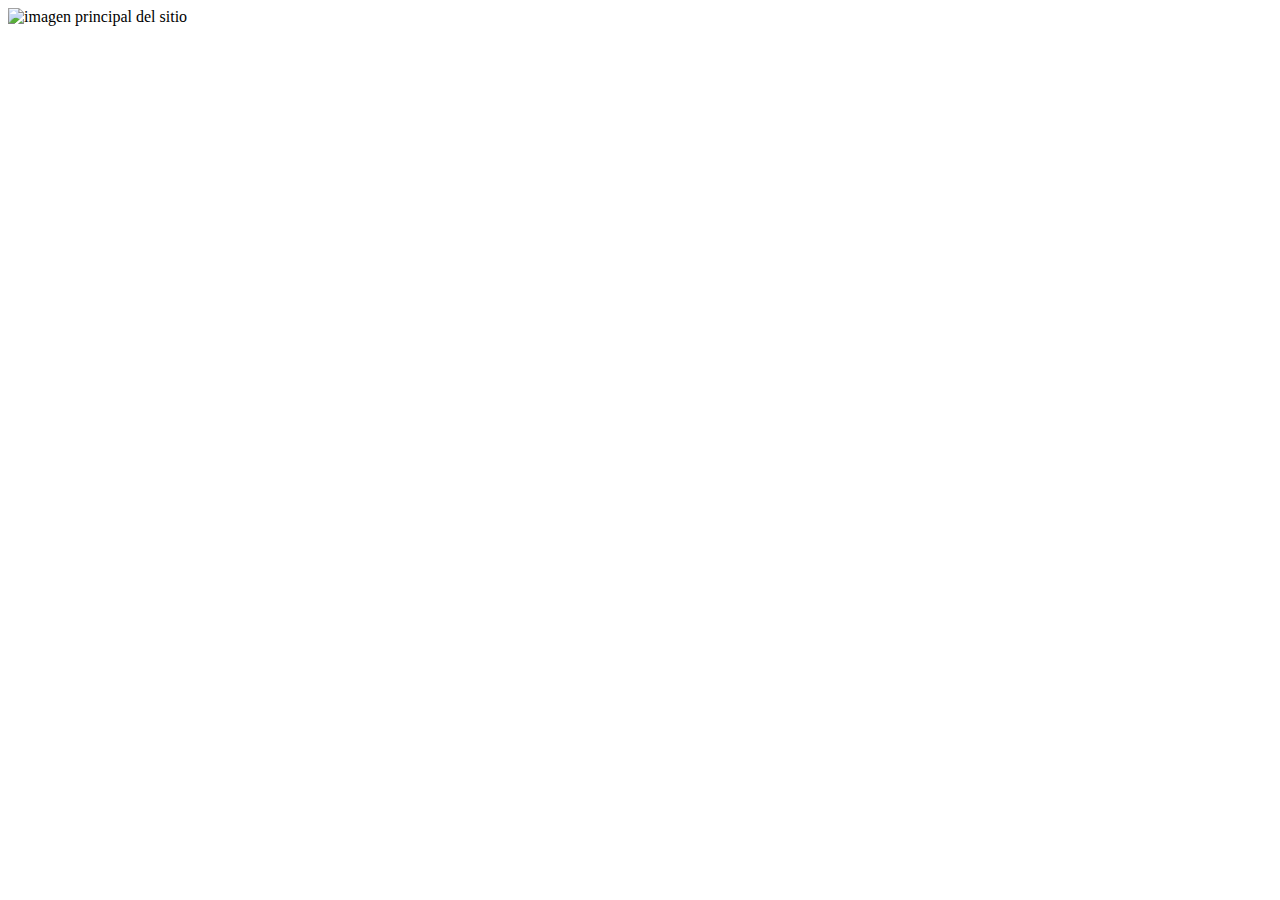
==== index.html @ 6659b401 "Update index.html" ====
<!DOCTYPE html>
<html lang="es">
  <head>
    <meta charset="UTF-8"/>
    <title>Amargado.pe</title>
    <link rel="icon" type="image/png" href="images/favicon.png"/>
    <link href="https://fonts.googleapis.com/css?family=Fjalla+One|Source+Sans+Pro" rel="stylesheet"/>
    <link rel="stylesheet" href="css/estilos.css">
  </head>
  <body>
    <header class="header">
      <div class="container">
        
      </div>
    </header>    
    <section class="hero">    
      <div class="container">
        <img class="hero-image" src="images/banners-home.png" width="100%" alt="imagen principal del sitio"/>
      </div>
    </section>
  </div>
    <footer class="footer">
      <div class="container">
        
      <div>
    </footer>
  </body>
</html>
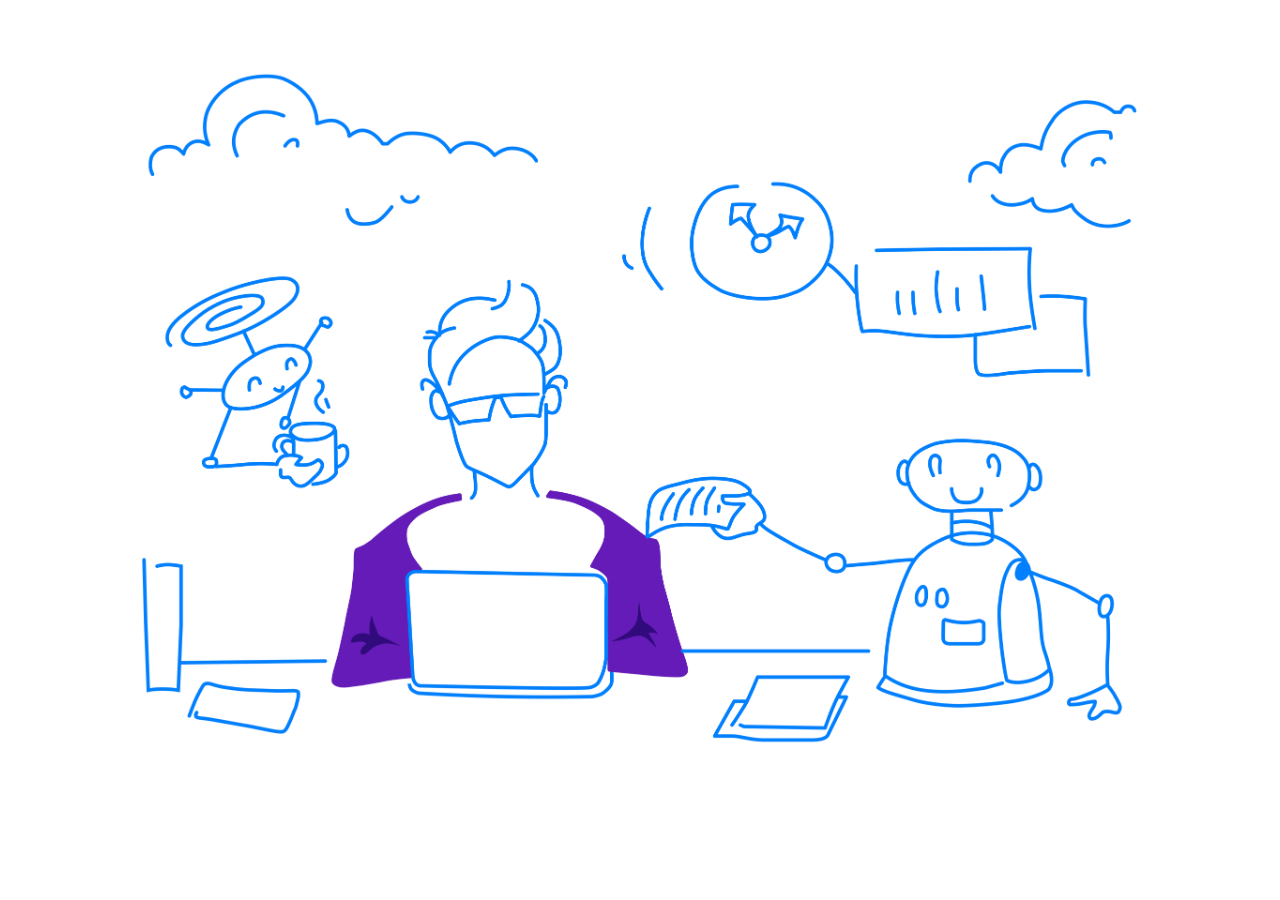
==== commit 51d329bc: "Update index.html" ====
--- a/index.html
+++ b/index.html
@@ -2,7 +2,7 @@
 <html lang="es">
   <head>
     <meta charset="UTF-8"/>
-    <title>Amargado.pe</title>
+    <title>Umasapa</title>
     <link rel="icon" type="image/png" href="images/favicon.png"/>
     <link href="https://fonts.googleapis.com/css?family=Fjalla+One|Source+Sans+Pro" rel="stylesheet"/>
     <link rel="stylesheet" href="css/estilos.css">
--- a/css/estilos.css
+++ b/css/estilos.css
@@ -0,0 +1,40 @@
+body {
+  font-family: 'Source Sans Pro', sans-serif;
+  margin: 0;
+}
+
+.hero-image {
+  object-fit: cover;
+
+}
+
+.header {
+  background: white;
+  color: white;
+  display: flex;
+  height: 70px;
+  align-items: center;  
+  justify-content: space-between
+}
+
+.footer {
+  color: white;
+  background-color: white;
+  display: flex;
+  align-items: center;
+  justify-content: space-between;
+  padding: 0 10px 15px;
+}
+
+.container {
+  width: 1000px;
+  margin: 0 auto;
+  display: inherit;
+  justify-content: inherit;
+  align-items: inherit;
+  height: inherit;
+  flex-wrap: inherit;
+}
+.text{
+  color: black;
+}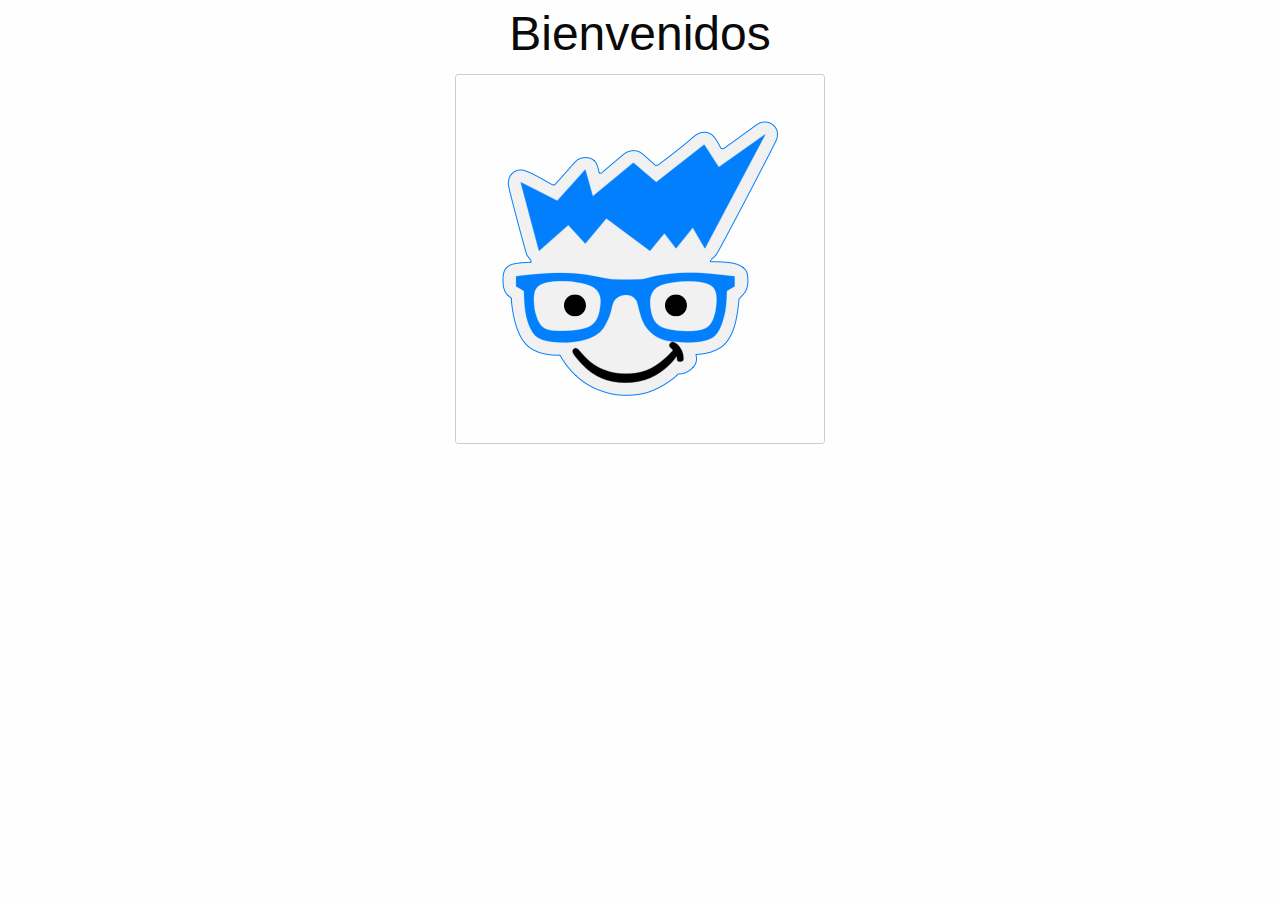
==== commit baee785d: "style page" ====
--- a/index.html
+++ b/index.html
@@ -1,28 +1,33 @@
 <!DOCTYPE html>
-<html lang="es">
+<html class="no-js" lang="es" dir="ltr">
   <head>
-    <meta charset="UTF-8"/>
+    <meta charset="UTF-8">
+    <meta http-equiv="x-ua-compatible" content="ie=edge">
+    <meta name="viewport" content="width=device-width, initial-scale=1.0">
     <title>Umasapa</title>
     <link rel="icon" type="image/png" href="images/favicon.png"/>
-    <link href="https://fonts.googleapis.com/css?family=Fjalla+One|Source+Sans+Pro" rel="stylesheet"/>
-    <link rel="stylesheet" href="css/estilos.css">
+    <link rel="stylesheet" href="css/foundation.css">
+    <link rel="stylesheet" href="css/app.css">
   </head>
   <body>
-    <header class="header">
-      <div class="container">
-        
+    <div class="row ">
+      <div class="grid-container">
+        <div class="grid-x grid-padding-x">
+          <div class="large-12 cell ">
+            <h1 class="text-center">Bienvenidos </h1>
+          </div>
+        </div>
+        <div class="grid-x grid-padding-x">
+          <div class="large-12 text-center">
+            <img class="thumbnail" src="images/logo-menu.png" alt="imagen principal del sitio"/>
+          </div>
+        </div>
       </div>
-    </header>    
-    <section class="hero">    
-      <div class="container">
-        <img class="hero-image" src="images/banners-home.png" width="100%" alt="imagen principal del sitio"/>
-      </div>
-    </section>
-  </div>
-    <footer class="footer">
-      <div class="container">
-        
-      <div>
-    </footer>
+    </div>
+    <script src="js/vendor/jquery.js"></script>
+    <script src="js/vendor/what-input.js"></script>
+    <script src="js/vendor/foundation.js"></script>
+    <script src="js/app.js"></script>
   </body>
 </html>
+
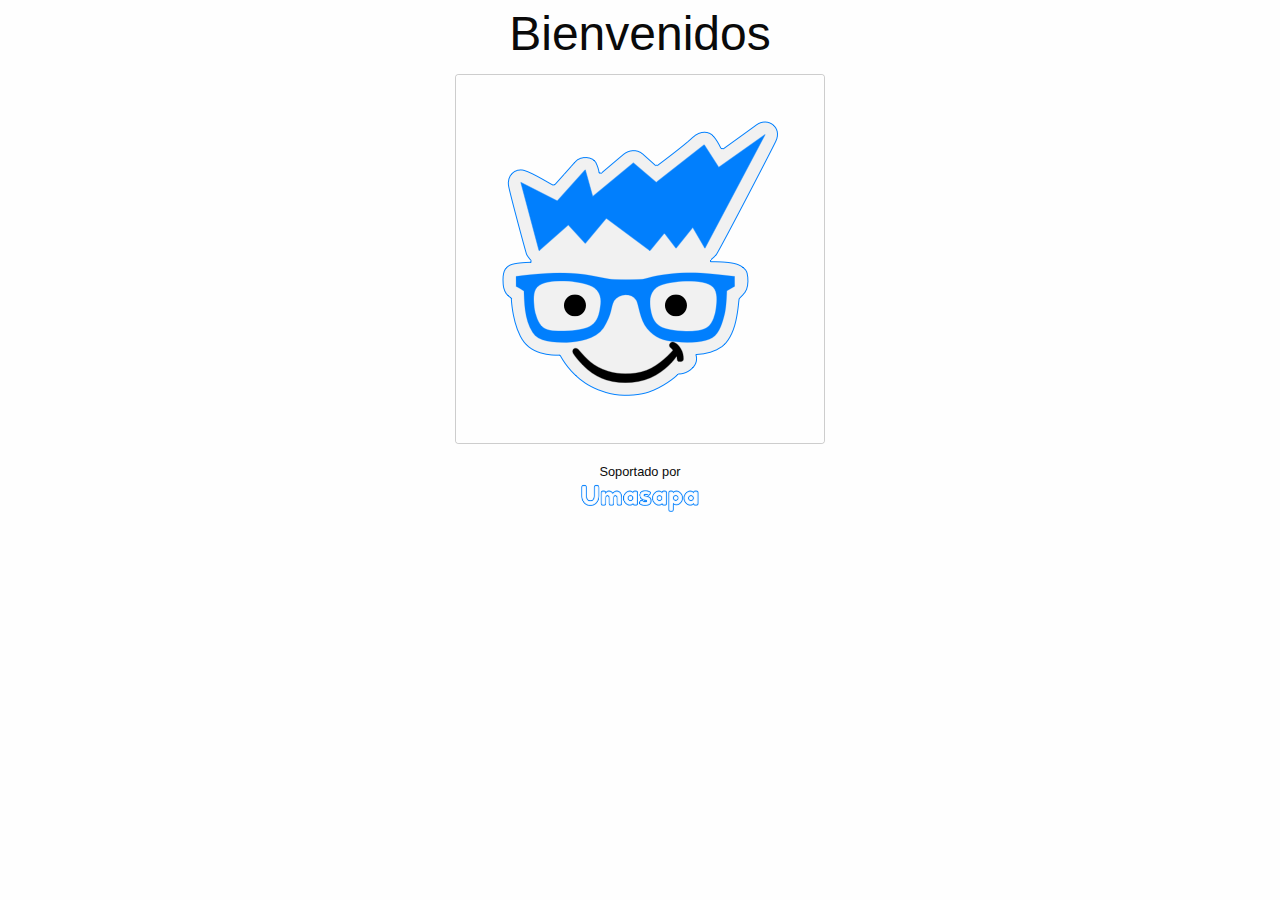
==== commit bd50723e: "footer" ====
--- a/index.html
+++ b/index.html
@@ -14,15 +14,19 @@
       <div class="grid-container">
         <div class="grid-x grid-padding-x">
           <div class="large-12 cell ">
-            <h1 class="text-center">Bienvenidos </h1>
+            <h1 class="text-center">Bienvenidos</h1>
           </div>
         </div>
         <div class="grid-x grid-padding-x">
           <div class="large-12 text-center">
-            <img class="thumbnail" src="images/logo-menu.png" alt="imagen principal del sitio"/>
+            <a href="#" class="thumbnail"><img src="images/logo-menu.png" alt="imagen principal del sitio"></a>
           </div>
         </div>
       </div>
+    </div>
+    <div class="row foteer text-center">
+      <small>Soportado por</small> <br>
+      <img class="hero-image" src="assets/img/umasapa-footer-blue.png" width="12%" alt="imagen principal del sitio"/>
     </div>
     <script src="js/vendor/jquery.js"></script>
     <script src="js/vendor/what-input.js"></script>
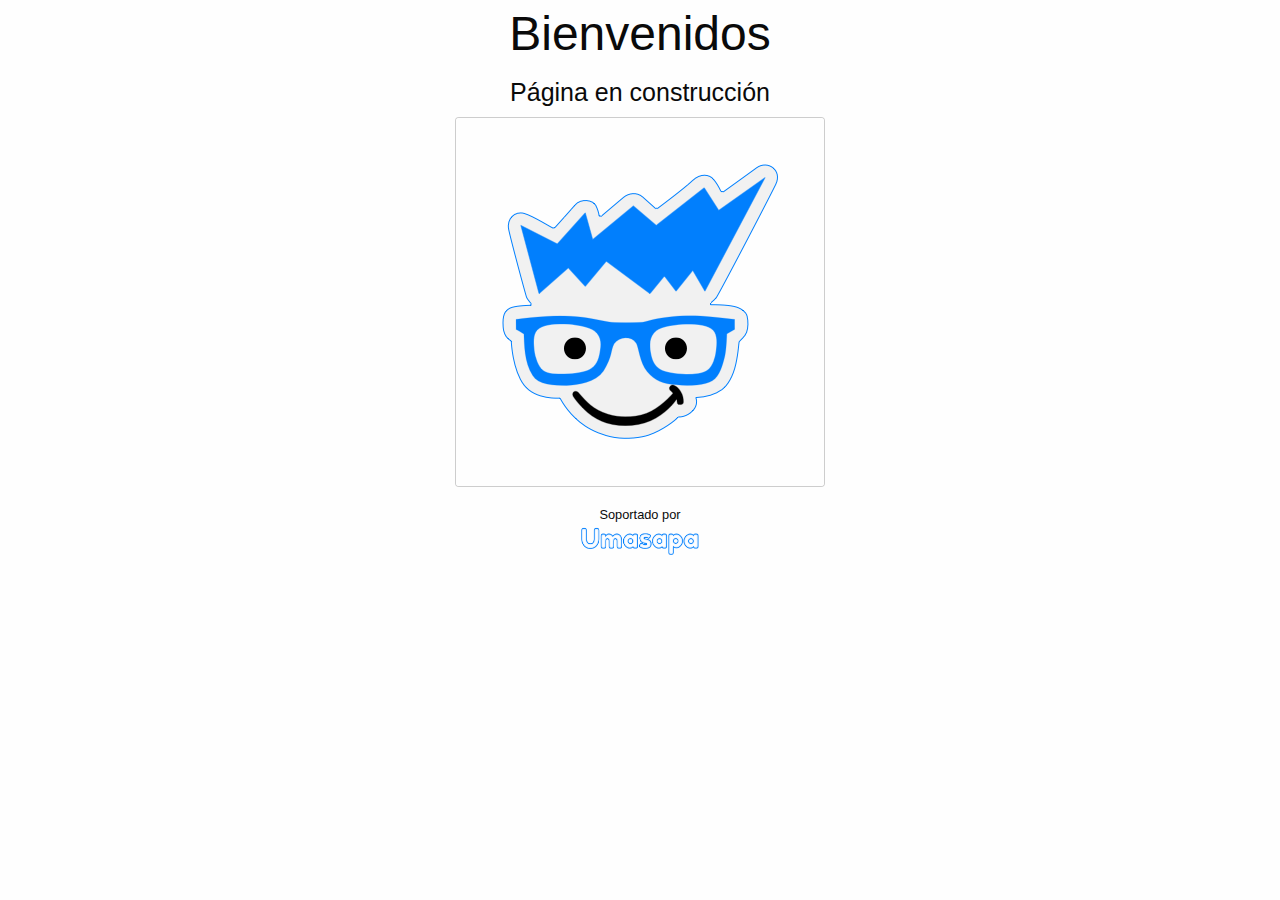
==== commit 53e04856: "tex" ====
--- a/index.html
+++ b/index.html
@@ -15,6 +15,7 @@
         <div class="grid-x grid-padding-x">
           <div class="large-12 cell ">
             <h1 class="text-center">Bienvenidos</h1>
+            <h4 class="text-center">Página en construcción</h4>
           </div>
         </div>
         <div class="grid-x grid-padding-x">
